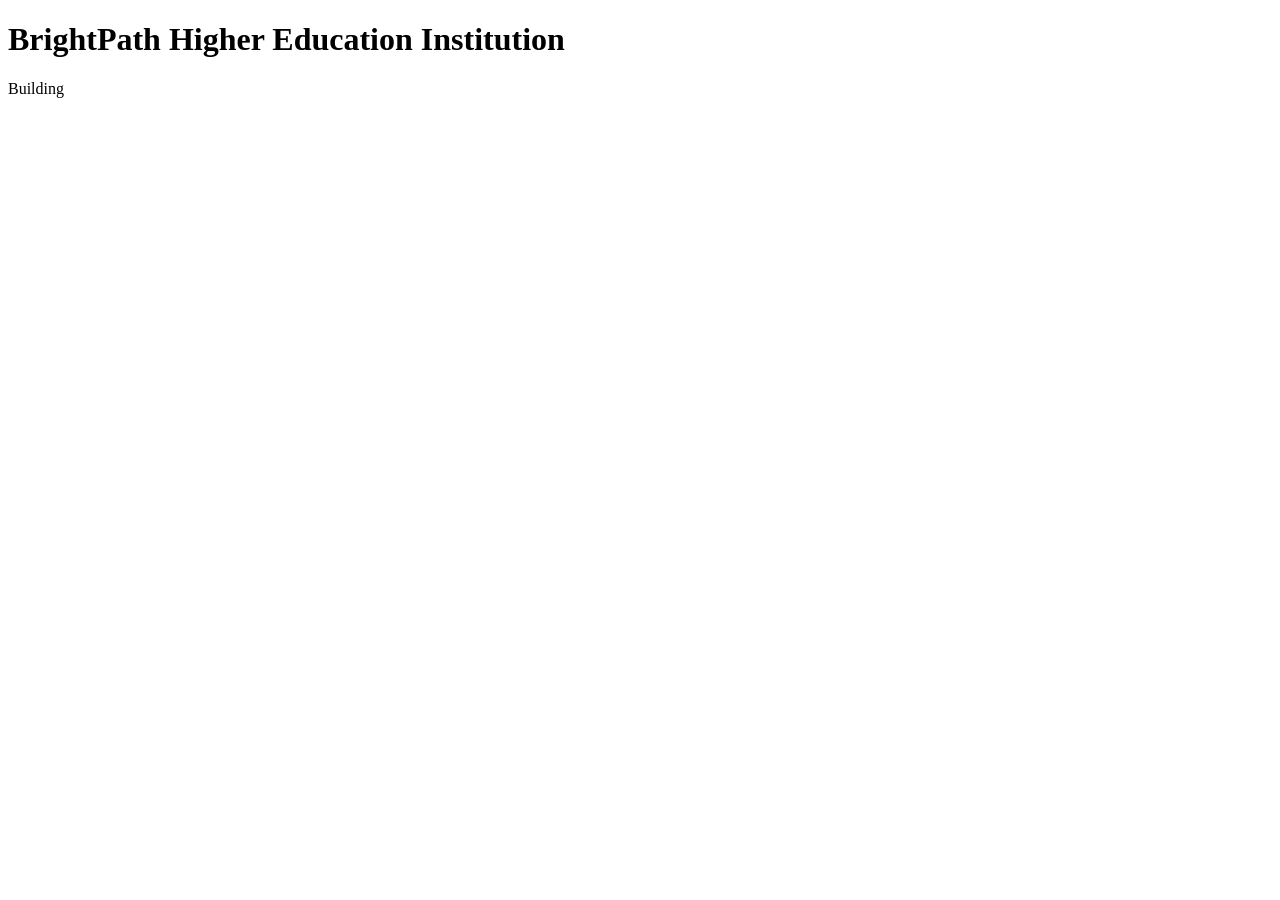
==== BrightPath/index.html @ a56aa82b "Initial commit" ====
<!DOCTYPE html>
<html lang="en">
<head>
    <meta charset="UTF-8">
    <meta name="viewport" content="width=device-width, initial-scale=1.0">
    <title>BrightPath Higher Education Institution</title>
</head>
<body>
    <h1>BrightPath Higher Education Institution</h1>
    <p>Building </p>
</body>
</html>
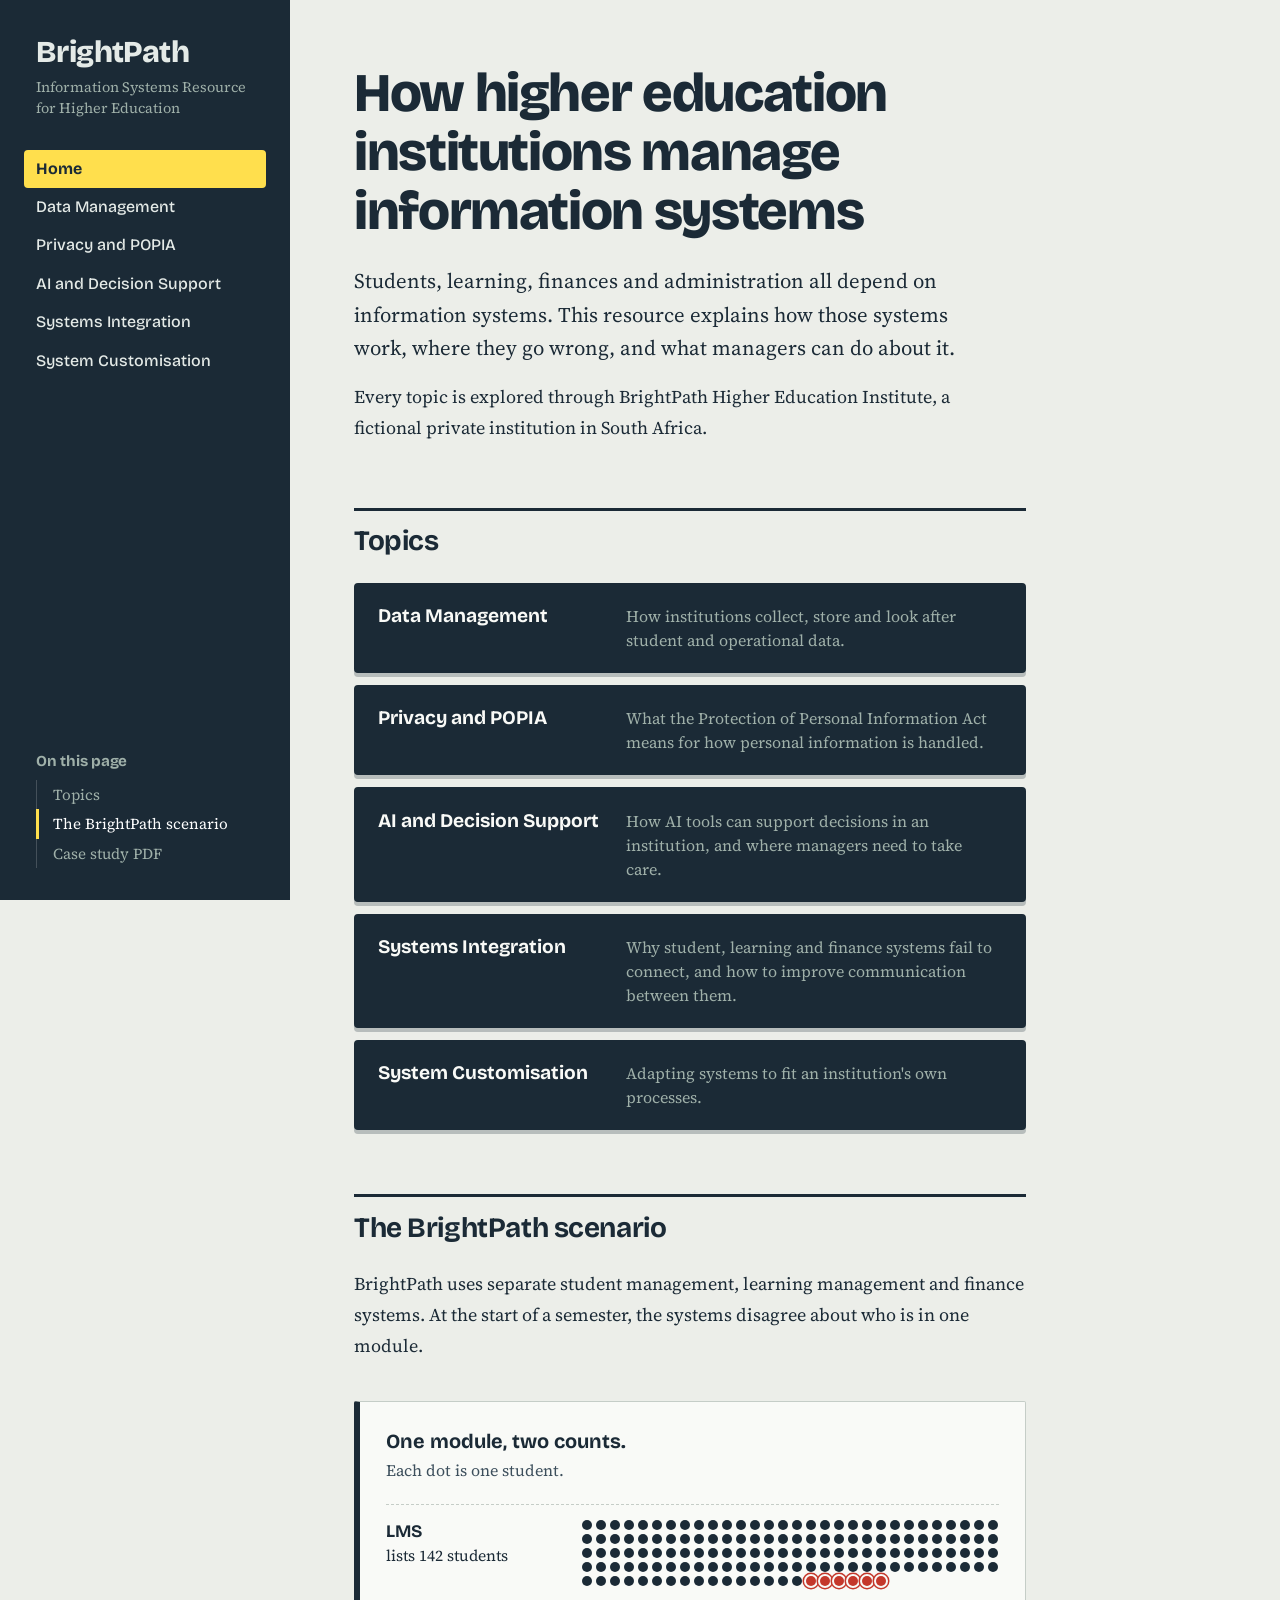
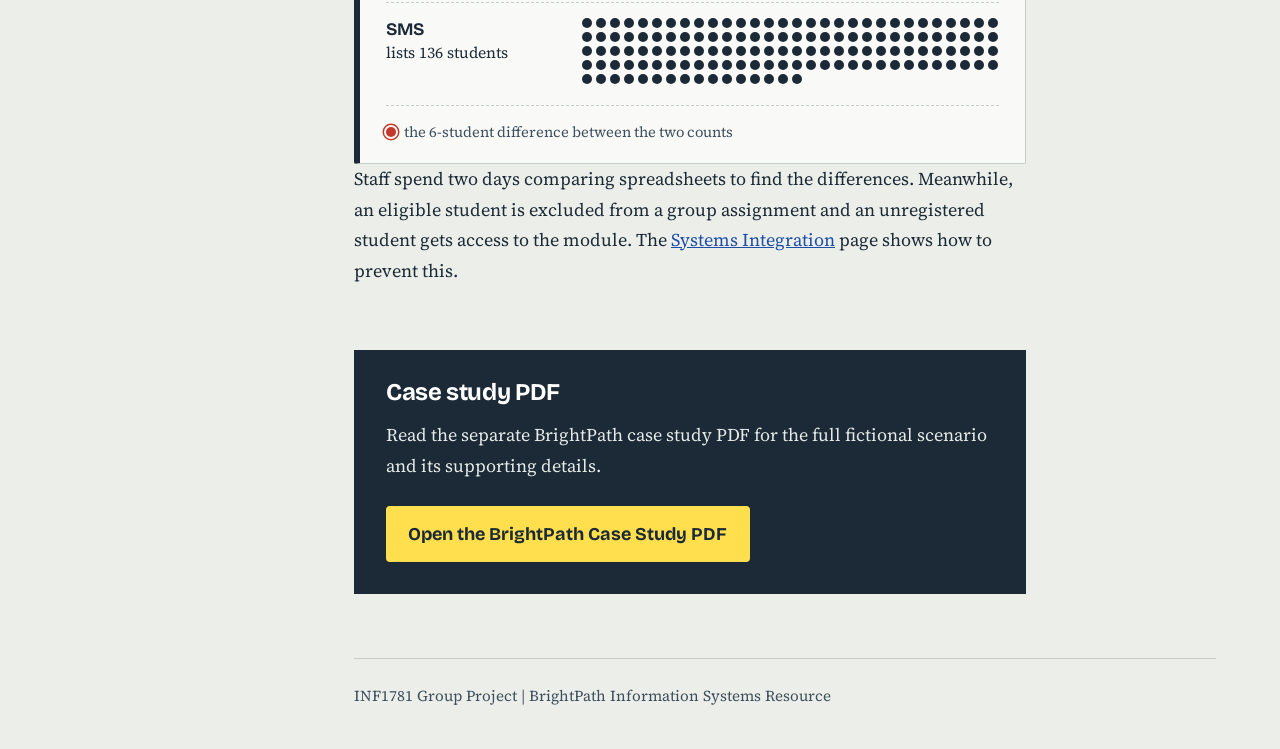
==== commit c26ea35f: "Add home page and redesign Systems Integration page - Build index.html home page with topic buttons " ====
--- a/BrightPath/index.html
+++ b/BrightPath/index.html
@@ -3,10 +3,189 @@
 <head>
     <meta charset="UTF-8">
     <meta name="viewport" content="width=device-width, initial-scale=1.0">
-    <title>BrightPath Higher Education Institution</title>
+    <title>Home | BrightPath Information Systems Resource</title>
+    <link rel="preconnect" href="https://fonts.googleapis.com">
+    <link rel="preconnect" href="https://fonts.gstatic.com" crossorigin>
+    <link href="https://fonts.googleapis.com/css2?family=Bricolage+Grotesque:opsz,wght@12..96,500;12..96,700;12..96,800&family=Source+Serif+4:ital,opsz,wght@0,8..60,400;0,8..60,600;1,8..60,400&display=swap" rel="stylesheet">
+    <link rel="stylesheet" href="style.css">
 </head>
+
 <body>
-    <h1>BrightPath Higher Education Institution</h1>
-    <p>Building </p>
+    <a class="skip" href="#content">Skip to content</a>
+
+    <div class="shell">
+
+        <aside class="side">
+            <a class="brand" href="index.html">
+                <span class="brand-name">BrightPath</span>
+                <span class="brand-sub">Information Systems Resource for Higher Education</span>
+            </a>
+
+            <nav class="site-nav" aria-label="Main navigation">
+                <ul>
+                    <li><a href="index.html" aria-current="page">Home</a></li>
+                    <li><a href="data-management.html">Data Management</a></li>
+                    <li><a href="privacy-popia.html">Privacy and POPIA</a></li>
+                    <li><a href="ai-decision-support.html">AI and Decision Support</a></li>
+                    <li><a href="systems-intergration.html">Systems Integration</a></li>
+                    <li><a href="system-customisation.html">System Customisation</a></li>
+                </ul>
+            </nav>
+
+            <nav class="toc" aria-label="On this page">
+                <h2>On this page</h2>
+                <ol>
+                    <li><a href="#topics">Topics</a></li>
+                    <li><a href="#scenario">The BrightPath scenario</a></li>
+                    <li><a href="#case-study">Case study PDF</a></li>
+                </ol>
+            </nav>
+        </aside>
+
+        <main id="content">
+
+            <header class="hero">
+                <h1>How higher education institutions manage information systems</h1>
+
+                <p class="lede">
+                    Students, learning, finances and administration all depend on
+                    information systems. This resource explains how those systems
+                    work, where they go wrong, and what managers can do about it.
+                </p>
+
+                <p>
+                    Every topic is explored through BrightPath Higher Education
+                    Institute, a fictional private institution in South Africa.
+                </p>
+            </header>
+
+            <section id="topics" aria-labelledby="h-topics">
+                <h2 id="h-topics">Topics</h2>
+
+                <ul class="topics">
+                    <li>
+                        <a href="data-management.html">
+                            <span class="t">Data Management</span>
+                            <span class="d">How institutions collect, store and look after student and operational data.</span>
+                        </a>
+                    </li>
+                    <li>
+                        <a href="privacy-popia.html">
+                            <span class="t">Privacy and POPIA</span>
+                            <span class="d">What the Protection of Personal Information Act means for how personal information is handled.</span>
+                        </a>
+                    </li>
+                    <li>
+                        <a href="ai-decision-support.html">
+                            <span class="t">AI and Decision Support</span>
+                            <span class="d">How AI tools can support decisions in an institution, and where managers need to take care.</span>
+                        </a>
+                    </li>
+                    <li>
+                        <a href="systems-intergration.html">
+                            <span class="t">Systems Integration</span>
+                            <span class="d">Why student, learning and finance systems fail to connect, and how to improve communication between them.</span>
+                        </a>
+                    </li>
+                    <li>
+                        <a href="system-customisation.html">
+                            <span class="t">System Customisation</span>
+                            <span class="d">Adapting systems to fit an institution's own processes.</span>
+                        </a>
+                    </li>
+                </ul>
+            </section>
+
+            <section id="scenario" aria-labelledby="h-scenario">
+                <h2 id="h-scenario">The BrightPath scenario</h2>
+
+                <p>
+                    BrightPath uses separate student management, learning management
+                    and finance systems. At the start of a semester, the systems
+                    disagree about who is in one module.
+                </p>
+
+                <figure class="roll">
+                    <figcaption>
+                        <strong>One module, two counts.</strong>
+                        Each dot is one student.
+                    </figcaption>
+
+                    <div class="roll-row">
+                        <p class="roll-label"><strong>LMS</strong> lists 142 students</p>
+                        <div class="dots" data-count="142" data-flag="6" aria-hidden="true"></div>
+                    </div>
+
+                    <div class="roll-row">
+                        <p class="roll-label"><strong>SMS</strong> lists 136 students</p>
+                        <div class="dots" data-count="136" aria-hidden="true"></div>
+                    </div>
+
+                    <p class="legend">
+                        <span><i class="dot dot-flag"></i> the 6-student difference between the two counts</span>
+                    </p>
+                </figure>
+
+                <p>
+                    Staff spend two days comparing spreadsheets to find the
+                    differences. Meanwhile, an eligible student is excluded from a
+                    group assignment and an unregistered student gets access to the
+                    module. The
+                    <a href="systems-integration.html">Systems Integration</a>
+                    page shows how to prevent this.
+                </p>
+            </section>
+
+            <aside class="resource" id="case-study" aria-labelledby="h-resource">
+                <h2 id="h-resource">Case study PDF</h2>
+                <p>
+                    Read the separate BrightPath case study PDF for the full fictional
+                    scenario and its supporting details.
+                </p>
+                <a class="button" href="BrightPath_Case_Study.pdf">Open the BrightPath Case Study PDF</a>
+            </aside>
+
+            <footer>
+                <p>INF1781 Group Project | BrightPath Information Systems Resource</p>
+            </footer>
+        </main>
+    </div>
+
+    <script>
+        (function () {
+            /* Draw the student dots */
+            document.querySelectorAll('.dots').forEach(function (el) {
+                var total = parseInt(el.dataset.count, 10);
+                var flagged = parseInt(el.dataset.flag || '0', 10);
+                var frag = document.createDocumentFragment();
+                for (var i = 0; i < total; i++) {
+                    var dot = document.createElement('i');
+                    dot.className = 'dot';
+                    if (i >= total - flagged) dot.className += ' dot-flag';
+                    frag.appendChild(dot);
+                }
+                el.appendChild(frag);
+            });
+
+            /* Mark the section being read in the "On this page" list */
+            var links = document.querySelectorAll('.toc a');
+            if ('IntersectionObserver' in window) {
+                var obs = new IntersectionObserver(function (entries) {
+                    entries.forEach(function (entry) {
+                        if (entry.isIntersecting) {
+                            links.forEach(function (a) {
+                                if (a.getAttribute('href') === '#' + entry.target.id) {
+                                    a.setAttribute('aria-current', 'location');
+                                } else {
+                                    a.removeAttribute('aria-current');
+                                }
+                            });
+                        }
+                    });
+                }, { rootMargin: '-20% 0px -60% 0px' });
+                document.querySelectorAll('main section[id], main .resource[id]').forEach(function (s) { obs.observe(s); });
+            }
+        })();
+    </script>
 </body>
 </html>
--- a/BrightPath/style.css
+++ b/BrightPath/style.css
@@ -0,0 +1,822 @@
+/* ==========================================================
+   BrightPath – Information Systems Resource
+   Direction: a student register. Dark side panel, paper-grey
+   page, highlighter yellow for "you are here", stamp red for
+   records that don't match.
+   ========================================================== */
+
+:root {
+    --ink: #1b2a36;
+    --ink-soft: #3d4f5c;
+    --panel: #1b2a36;
+    --panel-text: #e4eae7;
+    --panel-muted: #9fb0a9;
+    --paper: #eceee9;
+    --sheet: #f9faf7;
+    --rule: #c5cdc7;
+    --marker: #ffdf4d;
+    --stamp: #c4382b;
+    --link: #1f4ea6;
+
+    --display: "Bricolage Grotesque", "Segoe UI", system-ui, sans-serif;
+    --body: "Source Serif 4", Georgia, "Times New Roman", serif;
+
+    --side-width: 290px;
+}
+
+*,
+*::before,
+*::after {
+    box-sizing: border-box;
+}
+
+html {
+    scroll-behavior: smooth;
+    scroll-padding-top: 1.5rem;
+}
+
+body {
+    margin: 0;
+    background: var(--paper);
+    color: var(--ink);
+    font-family: var(--body);
+    font-size: 1.125rem;
+    line-height: 1.7;
+    -webkit-font-smoothing: antialiased;
+}
+
+/* ---------- Accessibility helpers ---------- */
+
+.visually-hidden {
+    position: absolute;
+    width: 1px;
+    height: 1px;
+    margin: -1px;
+    padding: 0;
+    overflow: hidden;
+    clip: rect(0, 0, 0, 0);
+    white-space: nowrap;
+    border: 0;
+}
+
+.skip {
+    position: absolute;
+    left: 1rem;
+    top: -4rem;
+    z-index: 200;
+    padding: 0.6rem 1rem;
+    background: var(--marker);
+    color: var(--ink);
+    font-family: var(--display);
+    font-weight: 700;
+    text-decoration: none;
+    border-radius: 4px;
+}
+
+.skip:focus {
+    top: 1rem;
+}
+
+a:focus-visible,
+input:focus-visible {
+    outline: 3px solid var(--link);
+    outline-offset: 3px;
+}
+
+.side a:focus-visible {
+    outline-color: var(--marker);
+}
+
+/* ---------- Page shell ---------- */
+
+.shell {
+    display: grid;
+    grid-template-columns: var(--side-width) minmax(0, 1fr);
+    min-height: 100vh;
+}
+
+/* ---------- Side panel ---------- */
+
+.side {
+    position: sticky;
+    top: 0;
+    align-self: start;
+    height: 100vh;
+    overflow-y: auto;
+    padding: 2.25rem 1.5rem 2rem;
+    background: var(--panel);
+    color: var(--panel-text);
+    display: flex;
+    flex-direction: column;
+    gap: 2rem;
+}
+
+.brand {
+    display: block;
+    color: inherit;
+    text-decoration: none;
+    padding: 0 0.75rem;
+}
+
+.brand-name {
+    display: block;
+    font-family: var(--display);
+    font-weight: 800;
+    font-size: 1.9rem;
+    letter-spacing: -0.02em;
+    line-height: 1.1;
+}
+
+.brand-sub {
+    display: block;
+    margin-top: 0.5rem;
+    font-size: 0.9rem;
+    line-height: 1.4;
+    color: var(--panel-muted);
+}
+
+.site-nav ul,
+.toc ol {
+    list-style: none;
+    margin: 0;
+    padding: 0;
+}
+
+.site-nav a {
+    display: block;
+    padding: 0.55rem 0.75rem;
+    border-radius: 4px;
+    color: var(--panel-text);
+    font-family: var(--display);
+    font-weight: 500;
+    font-size: 1rem;
+    line-height: 1.3;
+    text-decoration: none;
+}
+
+.site-nav a:hover {
+    background: rgba(255, 255, 255, 0.09);
+}
+
+.site-nav a[aria-current="page"] {
+    background: var(--marker);
+    color: var(--ink);
+    font-weight: 700;
+}
+
+.toc {
+    margin-top: auto;
+    padding: 0 0.75rem;
+}
+
+.toc h2 {
+    margin: 0 0 0.6rem;
+    font-family: var(--display);
+    font-size: 0.95rem;
+    font-weight: 700;
+    color: var(--panel-muted);
+}
+
+.toc ol {
+    border-left: 1px solid rgba(255, 255, 255, 0.18);
+}
+
+.toc a {
+    display: block;
+    margin-left: -1px;
+    padding: 0.25rem 0 0.25rem 0.9rem;
+    border-left: 3px solid transparent;
+    color: var(--panel-muted);
+    font-size: 0.95rem;
+    line-height: 1.4;
+    text-decoration: none;
+}
+
+.toc a:hover {
+    color: #fff;
+}
+
+.toc a[aria-current="location"] {
+    border-left-color: var(--marker);
+    color: #fff;
+}
+
+/* ---------- Main column ---------- */
+
+main {
+    padding: clamp(1.75rem, 5vw, 4.5rem) clamp(1.25rem, 5vw, 4.5rem) 0;
+    max-width: 62rem;
+}
+
+main > section,
+main > .resource {
+    margin-top: 4rem;
+    max-width: 42rem;
+}
+
+h1,
+h2,
+h3 {
+    font-family: var(--display);
+    color: var(--ink);
+}
+
+h1 {
+    margin: 0 0 1.5rem;
+    font-size: clamp(2.1rem, 4.6vw, 3.4rem);
+    font-weight: 800;
+    letter-spacing: -0.025em;
+    line-height: 1.08;
+    max-width: 20ch;
+}
+
+h2 {
+    margin: 0 0 1.5rem;
+    padding-top: 0.9rem;
+    border-top: 3px solid var(--ink);
+    font-size: 1.75rem;
+    font-weight: 700;
+    letter-spacing: -0.015em;
+    line-height: 1.2;
+}
+
+h3 {
+    margin: 2.5rem 0 1rem;
+    font-size: 1.3rem;
+    font-weight: 700;
+    letter-spacing: -0.01em;
+}
+
+p {
+    margin: 0 0 1.15rem;
+}
+
+.hero p {
+    max-width: 38rem;
+}
+
+.lede {
+    font-size: 1.3rem;
+    line-height: 1.6;
+    color: var(--ink);
+}
+
+main a {
+    color: var(--link);
+}
+
+/* ---------- Module roll (hero figure) ---------- */
+
+.roll {
+    margin: 2.5rem 0 0;
+    padding: 1.5rem 1.6rem 1.3rem;
+    background: var(--sheet);
+    border: 1px solid var(--rule);
+    border-left: 6px solid var(--ink);
+    border-radius: 2px;
+}
+
+.roll figcaption {
+    margin-bottom: 1.4rem;
+    font-size: 1rem;
+    line-height: 1.5;
+    color: var(--ink-soft);
+}
+
+.roll figcaption strong {
+    display: block;
+    margin-bottom: 0.1rem;
+    font-family: var(--display);
+    font-size: 1.25rem;
+    color: var(--ink);
+}
+
+.roll-row {
+    display: grid;
+    grid-template-columns: 11rem minmax(0, 1fr);
+    gap: 1.25rem;
+    align-items: start;
+    padding: 0.95rem 0;
+    border-top: 1px dashed var(--rule);
+}
+
+.roll .roll-label {
+    margin: 0;
+    max-width: none;
+    font-size: 0.98rem;
+    line-height: 1.4;
+}
+
+.roll-label strong {
+    display: block;
+    font-family: var(--display);
+    font-size: 1.1rem;
+}
+
+.dots {
+    display: flex;
+    flex-wrap: wrap;
+    gap: 4px;
+}
+
+.dot {
+    display: inline-block;
+    width: 10px;
+    height: 10px;
+    border-radius: 50%;
+    background: var(--ink);
+}
+
+.dot-flag {
+    background: var(--stamp);
+    box-shadow: 0 0 0 2px var(--sheet), 0 0 0 3.5px var(--stamp);
+    animation: flag-pulse 1.1s ease-out 0.6s 2;
+}
+
+.dot-fee {
+    background: var(--marker);
+    box-shadow: inset 0 0 0 1.5px var(--ink);
+}
+
+.roll .legend {
+    display: flex;
+    flex-wrap: wrap;
+    gap: 0.4rem 1.6rem;
+    max-width: none;
+    margin: 0.4rem 0 0;
+    padding-top: 0.95rem;
+    border-top: 1px dashed var(--rule);
+    font-size: 0.92rem;
+    line-height: 1.4;
+    color: var(--ink-soft);
+}
+
+.legend span {
+    display: inline-flex;
+    align-items: center;
+    gap: 0.5rem;
+}
+
+@keyframes flag-pulse {
+    0%   { transform: scale(1); }
+    40%  { transform: scale(1.9); }
+    100% { transform: scale(1); }
+}
+
+/* ---------- 1. Systems (definition list) ---------- */
+
+.systems,
+.causes {
+    margin: 0;
+}
+
+.systems > div,
+.causes > div {
+    display: grid;
+    gap: 0.35rem 1.5rem;
+    padding: 1.15rem 0;
+    border-bottom: 1px solid var(--rule);
+}
+
+.systems > div:first-child,
+.causes > div:first-child {
+    padding-top: 0;
+}
+
+.systems dt,
+.causes dt {
+    font-family: var(--display);
+    font-weight: 700;
+    font-size: 1.15rem;
+    line-height: 1.3;
+}
+
+.systems dd,
+.causes dd {
+    margin: 0;
+}
+
+.systems dt {
+    display: flex;
+    align-items: center;
+    gap: 0.8rem;
+}
+
+.abbr {
+    flex: none;
+    min-width: 3.4rem;
+    padding: 0.15rem 0.5rem;
+    background: var(--ink);
+    color: var(--sheet);
+    border-radius: 3px;
+    font-size: 0.95rem;
+    letter-spacing: 0.02em;
+    text-align: center;
+}
+
+/* ---------- 2. Causes ---------- */
+
+.causes > div {
+    grid-template-columns: 12rem minmax(0, 1fr);
+}
+
+/* ---------- 3. Approaches table ---------- */
+
+.table-wrap {
+    max-width: 100%;
+    overflow-x: auto;
+    background: var(--sheet);
+    border: 1px solid var(--rule);
+}
+
+table {
+    width: 100%;
+    min-width: 36rem;
+    border-collapse: collapse;
+    font-size: 1rem;
+    line-height: 1.55;
+}
+
+th,
+td {
+    padding: 0.95rem 1.1rem;
+    text-align: left;
+    vertical-align: top;
+    border-bottom: 1px solid var(--rule);
+}
+
+thead th {
+    background: var(--ink);
+    color: var(--sheet);
+    font-family: var(--display);
+    font-weight: 700;
+    font-size: 0.98rem;
+    border-bottom: none;
+}
+
+tbody th {
+    width: 28%;
+    font-family: var(--display);
+    font-weight: 700;
+    line-height: 1.35;
+}
+
+tbody tr:last-child th,
+tbody tr:last-child td {
+    border-bottom: none;
+}
+
+tbody tr:nth-child(even) {
+    background: rgba(27, 42, 54, 0.04);
+}
+
+/* ---------- 4. BrightPath ---------- */
+
+.consequence {
+    padding: 1rem 1.25rem;
+    background: var(--sheet);
+    border-left: 5px solid var(--stamp);
+}
+
+.steps {
+    margin: 0;
+    padding: 0;
+    list-style: none;
+    counter-reset: step;
+}
+
+.steps li {
+    position: relative;
+    counter-increment: step;
+    padding: 0.8rem 0 0.8rem 3rem;
+    border-bottom: 1px solid var(--rule);
+}
+
+.steps li:first-child {
+    border-top: 1px solid var(--rule);
+}
+
+.steps li::before {
+    content: counter(step);
+    position: absolute;
+    left: 0;
+    top: 0.8rem;
+    width: 2rem;
+    height: 2rem;
+    display: grid;
+    place-items: center;
+    background: var(--marker);
+    border-radius: 50%;
+    font-family: var(--display);
+    font-weight: 800;
+    font-size: 0.95rem;
+    line-height: 1;
+}
+
+/* ---------- 5. Checklist ---------- */
+
+.checklist fieldset {
+    margin: 0;
+    padding: 0;
+    border: none;
+}
+
+.checklist label {
+    display: flex;
+    gap: 0.9rem;
+    align-items: flex-start;
+    padding: 0.8rem 1rem;
+    margin-bottom: -1px;
+    background: var(--sheet);
+    border: 1px solid var(--rule);
+    cursor: pointer;
+}
+
+.checklist label:hover {
+    background: #fff;
+}
+
+.checklist input[type="checkbox"] {
+    appearance: none;
+    -webkit-appearance: none;
+    flex: none;
+    width: 1.4rem;
+    height: 1.4rem;
+    margin: 0.2rem 0 0;
+    border: 2px solid var(--ink);
+    border-radius: 3px;
+    background: var(--sheet);
+    cursor: pointer;
+    display: grid;
+    place-items: center;
+}
+
+.checklist input[type="checkbox"]::after {
+    content: "";
+    width: 0.65rem;
+    height: 0.35rem;
+    border-left: 3px solid var(--ink);
+    border-bottom: 3px solid var(--ink);
+    transform: translateY(-1px) rotate(-45deg);
+    opacity: 0;
+}
+
+.checklist input[type="checkbox"]:checked {
+    background: var(--marker);
+}
+
+.checklist input[type="checkbox"]:checked::after {
+    opacity: 1;
+}
+
+.checklist input:checked + span {
+    color: var(--ink-soft);
+}
+
+.progress {
+    margin-top: 1.4rem;
+    display: grid;
+    grid-template-columns: minmax(0, 1fr) auto;
+    gap: 1rem;
+    align-items: center;
+}
+
+.bar {
+    display: block;
+    height: 0.6rem;
+    background: var(--rule);
+    border-radius: 999px;
+    overflow: hidden;
+}
+
+#barfill {
+    display: block;
+    width: 0;
+    height: 100%;
+    background: var(--ink);
+    transition: width 0.25s ease;
+}
+
+.progress p {
+    margin: 0;
+    font-family: var(--display);
+    font-weight: 500;
+    font-size: 0.95rem;
+}
+
+/* ---------- Resource + footer ---------- */
+
+.resource {
+    padding: 1.75rem 2rem 2rem;
+    background: var(--ink);
+    color: var(--panel-text);
+}
+
+.resource h2 {
+    border-top: none;
+    padding-top: 0;
+    margin-bottom: 0.8rem;
+    color: #fff;
+    font-size: 1.5rem;
+}
+
+.button {
+    display: inline-block;
+    margin-top: 0.4rem;
+    padding: 0.8rem 1.4rem;
+    background: var(--marker);
+    border-radius: 4px;
+    font-family: var(--display);
+    font-weight: 700;
+    text-decoration: none;
+    color: var(--ink);
+}
+
+main a.button {
+    color: var(--ink);
+}
+
+.button:hover {
+    background: #ffe97d;
+}
+
+main > footer {
+    margin-top: 4rem;
+    padding: 1.5rem 0 2.5rem;
+    border-top: 1px solid var(--rule);
+    font-size: 0.95rem;
+    color: var(--ink-soft);
+}
+
+main > footer p {
+    margin: 0;
+}
+
+/* ---------- Tablet and mobile ---------- */
+
+@media (max-width: 62rem) {
+    .shell {
+        grid-template-columns: minmax(0, 1fr);
+    }
+
+    .side {
+        position: static;
+        height: auto;
+        padding: 1.5rem 1.25rem 1rem;
+        gap: 1.1rem;
+    }
+
+    .toc {
+        display: none;
+    }
+
+    .site-nav ul {
+        display: flex;
+        gap: 0.35rem;
+        overflow-x: auto;
+        padding-bottom: 0.5rem;
+    }
+
+    .site-nav a {
+        white-space: nowrap;
+    }
+}
+
+@media (max-width: 40rem) {
+    body {
+        font-size: 1.05rem;
+    }
+
+    .roll-row {
+        grid-template-columns: minmax(0, 1fr);
+        gap: 0.6rem;
+    }
+
+    .causes > div {
+        grid-template-columns: minmax(0, 1fr);
+    }
+
+    .progress {
+        grid-template-columns: minmax(0, 1fr);
+        gap: 0.5rem;
+    }
+
+    .resource {
+        padding: 1.4rem 1.2rem 1.6rem;
+    }
+}
+
+@media (prefers-reduced-motion: reduce) {
+    html {
+        scroll-behavior: auto;
+    }
+
+    .dot-flag {
+        animation: none;
+    }
+
+    #barfill {
+        transition: none;
+    }
+}
+
+/* ---------- Home page: topic list ---------- */
+
+.topics {
+    list-style: none;
+    margin: 0;
+    padding: 0;
+}
+
+.topics {
+    display: grid;
+    gap: 0.75rem;
+}
+
+.topics a {
+    display: grid;
+    grid-template-columns: 14rem minmax(0, 1fr);
+    gap: 0.35rem 1.5rem;
+    align-items: baseline;
+    padding: 1.2rem 1.4rem;
+    background: var(--ink);
+    border: 2px solid var(--ink);
+    border-radius: 4px;
+    box-shadow: 0 4px 0 rgba(27, 42, 54, 0.25);
+    color: var(--sheet);
+    text-decoration: none;
+    transition: background 0.15s, color 0.15s, transform 0.1s, box-shadow 0.1s;
+}
+
+.topics .t {
+    font-family: var(--display);
+    font-weight: 700;
+    font-size: 1.2rem;
+    line-height: 1.25;
+}
+
+.topics .d {
+    font-size: 1rem;
+    line-height: 1.5;
+    color: var(--panel-muted);
+}
+
+.topics a:hover,
+.topics a:focus-visible {
+    background: var(--marker);
+    color: var(--ink);
+}
+
+.topics a:hover .d,
+.topics a:focus-visible .d {
+    color: var(--ink);
+}
+
+.topics a:active {
+    transform: translateY(3px);
+    box-shadow: 0 1px 0 rgba(27, 42, 54, 0.25);
+}
+
+@media (max-width: 40rem) {
+    .topics a {
+        grid-template-columns: minmax(0, 1fr);
+    }
+}
+
+@media (prefers-reduced-motion: reduce) {
+    .topics a {
+        transition: none;
+    }
+}
+
+/* ---------- Print ---------- */
+
+@media print {
+    .side,
+    .skip {
+        display: none;
+    }
+
+    .shell {
+        display: block;
+    }
+
+    body {
+        background: #fff;
+        font-size: 11pt;
+    }
+
+    .resource {
+        background: none;
+        color: var(--ink);
+        border: 1px solid var(--ink);
+    }
+
+    .resource h2 {
+        color: var(--ink);
+    }
+
+    main > section {
+        break-inside: avoid;
+    }
+}
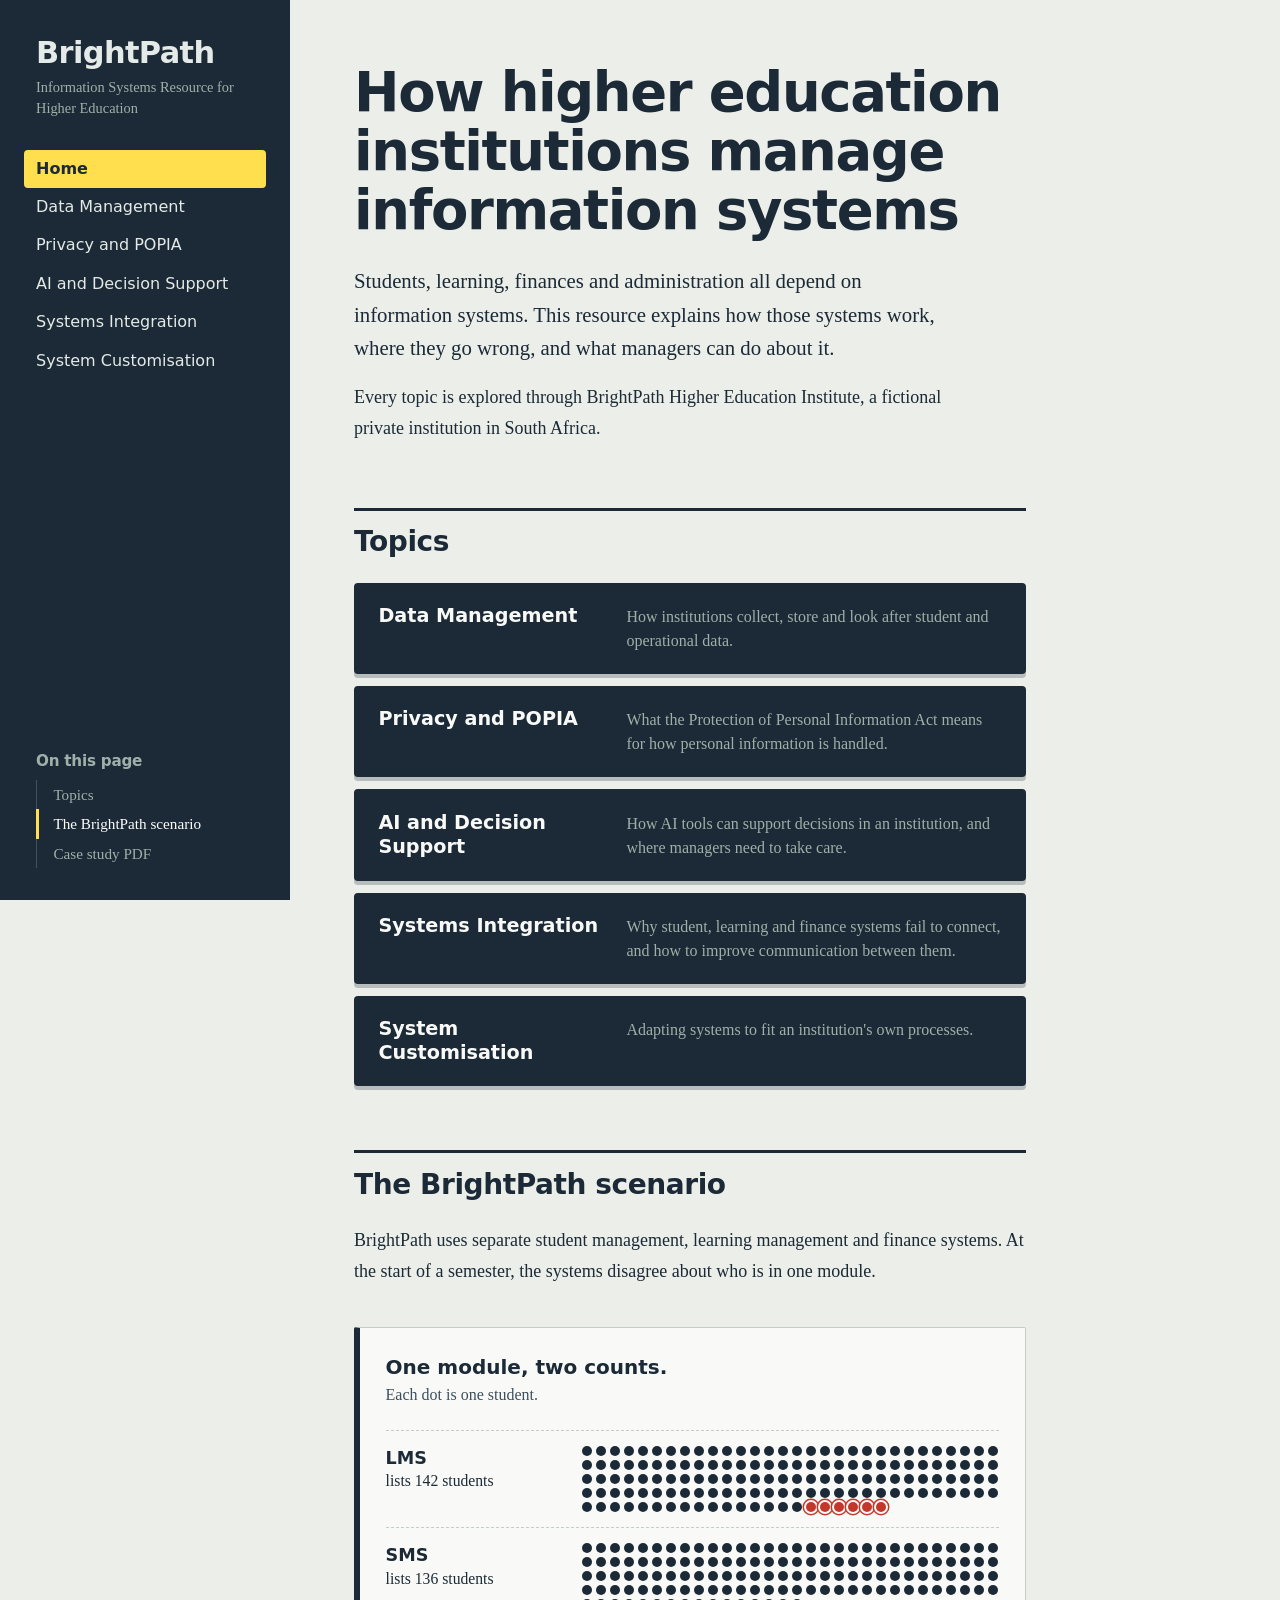
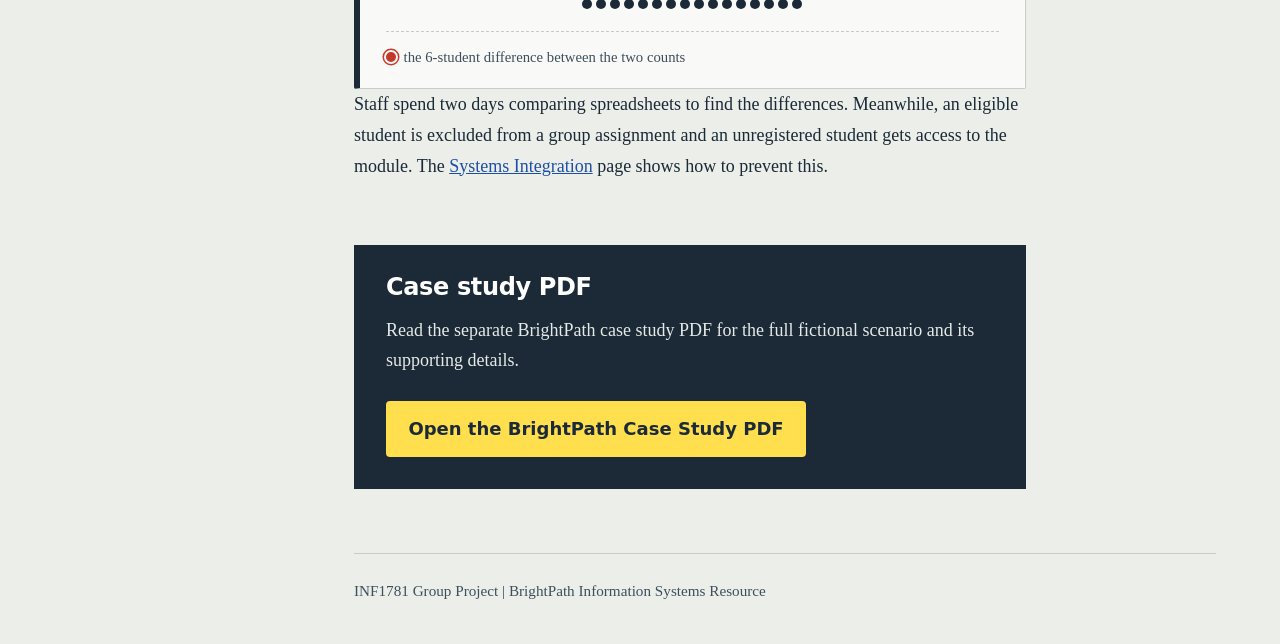
==== commit d9ad4212: "Add AI decision support and update BrightPath website pages Added the AI and Decision Support page a" ====
--- a/BrightPath/index.html
+++ b/BrightPath/index.html
@@ -4,9 +4,6 @@
     <meta charset="UTF-8">
     <meta name="viewport" content="width=device-width, initial-scale=1.0">
     <title>Home | BrightPath Information Systems Resource</title>
-    <link rel="preconnect" href="https://fonts.googleapis.com">
-    <link rel="preconnect" href="https://fonts.gstatic.com" crossorigin>
-    <link href="https://fonts.googleapis.com/css2?family=Bricolage+Grotesque:opsz,wght@12..96,500;12..96,700;12..96,800&family=Source+Serif+4:ital,opsz,wght@0,8..60,400;0,8..60,600;1,8..60,400&display=swap" rel="stylesheet">
     <link rel="stylesheet" href="style.css">
 </head>
 
@@ -131,7 +128,7 @@
                     differences. Meanwhile, an eligible student is excluded from a
                     group assignment and an unregistered student gets access to the
                     module. The
-                    <a href="systems-integration.html">Systems Integration</a>
+                    <a href="systems-intergration.html">Systems Integration</a>
                     page shows how to prevent this.
                 </p>
             </section>
--- a/BrightPath/style.css
+++ b/BrightPath/style.css
@@ -723,14 +723,11 @@
 /* ---------- Home page: topic list ---------- */
 
 .topics {
-    list-style: none;
-    margin: 0;
-    padding: 0;
-}
-
-.topics {
     display: grid;
     gap: 0.75rem;
+    list-style: none;
+    margin: 0;
+    padding: 0;
 }
 
 .topics a {
@@ -789,6 +786,468 @@
     }
 }
 
+
+/* ==========================================================
+   Page-specific styles, all in this one file:
+   Data Management (mock dashboard), Privacy and POPIA,
+   AI and Decision Support (tabs, steppers, expandable
+   sections) and System Customisation share the list and
+   sources styles below.
+   ========================================================== */
+
+/* ---------- Content pages: lists and sources ---------- */
+
+main section > ul:not([class]),
+main section > ol:not([class]) {
+    margin: 0 0 1.15rem;
+    padding-left: 1.4rem;
+}
+
+main section > ul:not([class]) li {
+    margin-bottom: 0.55rem;
+}
+
+main section > ol:not([class]) > li {
+    margin-bottom: 0.9rem;
+    padding-left: 0.25rem;
+}
+
+main section > ol:not([class]) > li > p {
+    margin: 0.3rem 0 0;
+}
+
+.sources {
+    list-style: none;
+    margin: 0;
+    padding-left: 0;
+}
+
+.sources li {
+    padding: 0.7rem 0 0.7rem 1.6rem;
+    text-indent: -1.6rem;
+    border-bottom: 1px solid var(--rule);
+    overflow-wrap: anywhere;
+}
+
+/* ---------- Mock dashboard ---------- */
+
+.dashboard {
+    margin: 1.5rem 0;
+    padding: 1.4rem 1.5rem;
+    background: var(--sheet);
+    border: 1px solid var(--rule);
+    border-left: 6px solid var(--ink);
+}
+
+.dashboard-notice {
+    display: inline-block;
+    margin: 0 0 1rem;
+    padding: 0.25rem 0.7rem;
+    background: var(--marker);
+    border-radius: 3px;
+    font-family: var(--display);
+    font-weight: 700;
+    font-size: 0.9rem;
+    line-height: 1.4;
+}
+
+.dashboard h3 {
+    margin: 0 0 1rem;
+}
+
+.tiles {
+    display: grid;
+    grid-template-columns: repeat(auto-fit, minmax(10rem, 1fr));
+    gap: 0.75rem;
+    margin-bottom: 1.6rem;
+}
+
+.tile {
+    padding: 0.9rem 1rem;
+    background: var(--paper);
+    border-top: 4px solid var(--ink);
+}
+
+.tile-value {
+    display: block;
+    font-family: var(--display);
+    font-weight: 800;
+    font-size: 1.9rem;
+    line-height: 1.1;
+}
+
+.tile-label {
+    display: block;
+    margin-top: 0.3rem;
+    font-size: 0.95rem;
+    line-height: 1.35;
+    color: var(--ink-soft);
+}
+
+.chart-title {
+    margin: 0 0 0.8rem;
+    font-family: var(--display);
+    font-weight: 700;
+    font-size: 1.05rem;
+}
+
+.bars {
+    position: relative;
+    list-style: none;
+    margin: 0;
+    padding: 0;
+}
+
+.bars li {
+    display: grid;
+    grid-template-columns: 9rem minmax(0, 1fr) 3.6rem;
+    gap: 0.8rem;
+    align-items: center;
+    margin: 0 0 0.55rem;
+    padding: 0;
+}
+
+.bar-label {
+    font-size: 0.95rem;
+    line-height: 1.3;
+}
+
+.bar-track {
+    position: relative;
+    height: 1.3rem;
+    background: var(--rule);
+    border-radius: 2px;
+}
+
+.bar-fill {
+    display: block;
+    height: 100%;
+    background: var(--ink);
+    border-radius: 2px;
+    transition: width 0.4s ease;
+}
+
+.bar-fill.is-below {
+    background: var(--stamp);
+}
+
+.bar-target {
+    position: absolute;
+    top: -0.25rem;
+    bottom: -0.25rem;
+    width: 0;
+    border-left: 3px dashed var(--ink);
+}
+
+.bar-value {
+    font-family: var(--display);
+    font-weight: 700;
+    font-size: 0.95rem;
+    text-align: right;
+}
+
+.chart-key {
+    display: flex;
+    flex-wrap: wrap;
+    gap: 0.4rem 1.4rem;
+    margin: 0.9rem 0 0;
+    font-size: 0.9rem;
+    color: var(--ink-soft);
+}
+
+.chart-key span {
+    display: inline-flex;
+    align-items: center;
+    gap: 0.45rem;
+}
+
+.chart-key i {
+    display: inline-block;
+    width: 0.9rem;
+    height: 0.9rem;
+    background: var(--ink);
+    border-radius: 2px;
+}
+
+.chart-key i.below {
+    background: var(--stamp);
+}
+
+.chart-key i.target {
+    width: 0;
+    height: 1rem;
+    background: none;
+    border-left: 3px dashed var(--ink);
+    border-radius: 0;
+}
+
+.dash-toggle {
+    margin-top: 1.1rem;
+    padding: 0.5rem 1rem;
+    background: var(--ink);
+    color: var(--sheet);
+    border: none;
+    border-radius: 4px;
+    font-family: var(--display);
+    font-weight: 700;
+    font-size: 0.95rem;
+    cursor: pointer;
+}
+
+.dash-toggle:hover {
+    background: var(--ink-soft);
+}
+
+.dash-toggle:focus-visible {
+    outline: 3px solid var(--link);
+    outline-offset: 3px;
+}
+
+.dash-table-wrap {
+    margin-top: 1rem;
+    overflow-x: auto;
+}
+
+.dash-table-wrap[hidden] {
+    display: none;
+}
+
+.dash-table-wrap table {
+    min-width: 0;
+}
+
+@media (max-width: 40rem) {
+    .bars li {
+        grid-template-columns: minmax(0, 1fr) 3.6rem;
+    }
+    .bars .bar-label {
+        grid-column: 1 / -1;
+    }
+}
+
+@media (prefers-reduced-motion: reduce) {
+    .bar-fill {
+        transition: none;
+    }
+}
+
+/* ---------- Tabs and steppers (built by ai-decision-support.js) ---------- */
+
+.tabs {
+    margin: 1rem 0 1.6rem;
+}
+
+.tablist {
+    display: flex;
+    flex-wrap: wrap;
+    gap: 0.4rem;
+}
+
+.tab {
+    appearance: none;
+    -webkit-appearance: none;
+    display: inline-flex;
+    align-items: center;
+    padding: 0.6rem 1rem;
+    background: var(--paper);
+    color: var(--ink);
+    border: 2px solid var(--ink);
+    border-bottom: none;
+    border-radius: 4px 4px 0 0;
+    font-family: var(--display);
+    font-weight: 700;
+    font-size: 0.95rem;
+    line-height: 1.2;
+    cursor: pointer;
+}
+
+.tab:hover {
+    background: var(--marker);
+}
+
+.tab[aria-selected="true"] {
+    background: var(--ink);
+    color: var(--sheet);
+}
+
+.tab:focus-visible,
+.tab-btn:focus-visible,
+.tab-panels > li:focus-visible,
+.acc-btn:focus-visible {
+    outline: 3px solid var(--link);
+    outline-offset: 3px;
+}
+
+.tab-n {
+    display: inline-grid;
+    place-items: center;
+    width: 1.5rem;
+    height: 1.5rem;
+    margin-right: 0.55rem;
+    background: var(--marker);
+    color: var(--ink);
+    border-radius: 50%;
+    font-size: 0.85rem;
+    font-weight: 800;
+}
+
+.tab.is-done .tab-n {
+    background: var(--ink);
+    color: var(--sheet);
+}
+
+.tab-panels {
+    list-style: none;
+    margin: 0;
+    padding: 0;
+}
+
+.tab-panels > li {
+    margin: 0;
+    padding: 1.1rem 1.3rem;
+    background: var(--sheet);
+    border: 2px solid var(--ink);
+}
+
+.tab-panels > li[hidden] {
+    display: none;
+}
+
+.tab-panels > li > strong {
+    display: block;
+    margin-bottom: 0.35rem;
+    font-family: var(--display);
+    font-size: 1.1rem;
+}
+
+.tab-panels > li p {
+    margin: 0;
+}
+
+.tab-nav {
+    display: flex;
+    align-items: center;
+    gap: 0.6rem;
+    margin-top: 0.8rem;
+}
+
+.tab-btn,
+.acc-btn {
+    appearance: none;
+    -webkit-appearance: none;
+    padding: 0.5rem 1rem;
+    background: var(--ink);
+    color: var(--sheet);
+    border: 2px solid var(--ink);
+    border-radius: 4px;
+    font-family: var(--display);
+    font-weight: 700;
+    font-size: 0.92rem;
+    cursor: pointer;
+}
+
+.tab-btn:hover:not(:disabled) {
+    background: var(--ink-soft);
+}
+
+.tab-btn:disabled {
+    opacity: 0.35;
+    cursor: not-allowed;
+}
+
+.tab-count {
+    margin-left: auto;
+    font-family: var(--display);
+    font-weight: 500;
+    font-size: 0.95rem;
+    color: var(--ink-soft);
+}
+
+/* ---------- Expandable sections ---------- */
+
+.acc-group {
+    margin: 1rem 0 1.6rem;
+}
+
+.acc-controls {
+    display: flex;
+    flex-wrap: wrap;
+    gap: 0.5rem;
+    margin-bottom: 0.8rem;
+}
+
+.acc-btn {
+    background: var(--sheet);
+    color: var(--ink);
+}
+
+.acc-btn:hover {
+    background: var(--marker);
+}
+
+.acc {
+    margin-bottom: -1px;
+    background: var(--sheet);
+    border: 1px solid var(--rule);
+}
+
+.acc summary {
+    display: flex;
+    align-items: center;
+    justify-content: space-between;
+    gap: 1rem;
+    padding: 0.85rem 1.1rem;
+    cursor: pointer;
+    list-style: none;
+}
+
+.acc summary::-webkit-details-marker {
+    display: none;
+}
+
+.acc summary::after {
+    content: "+";
+    flex: none;
+    font-family: var(--display);
+    font-weight: 800;
+    font-size: 1.5rem;
+    line-height: 1;
+}
+
+.acc[open] > summary::after {
+    content: "\2013";
+}
+
+.acc[open] > summary {
+    background: var(--paper);
+    border-bottom: 1px solid var(--rule);
+}
+
+.acc summary:hover {
+    background: #fff;
+}
+
+.acc summary:focus-visible {
+    outline: 3px solid var(--link);
+    outline-offset: -3px;
+}
+
+.acc summary h3 {
+    margin: 0;
+    font-size: 1.1rem;
+}
+
+.acc-body {
+    padding: 1rem 1.1rem 0.1rem;
+}
+
+@media (max-width: 40rem) {
+    .tab {
+        flex: 1 1 auto;
+        justify-content: center;
+    }
+}
+
 /* ---------- Print ---------- */
 
 @media print {
@@ -819,4 +1278,15 @@
     main > section {
         break-inside: avoid;
     }
+
+    /* tabs and expandable sections: show everything on paper */
+    .tablist,
+    .tab-nav,
+    .acc-controls {
+        display: none;
+    }
+
+    .tab-panels > li[hidden] {
+        display: block !important;
+    }
 }
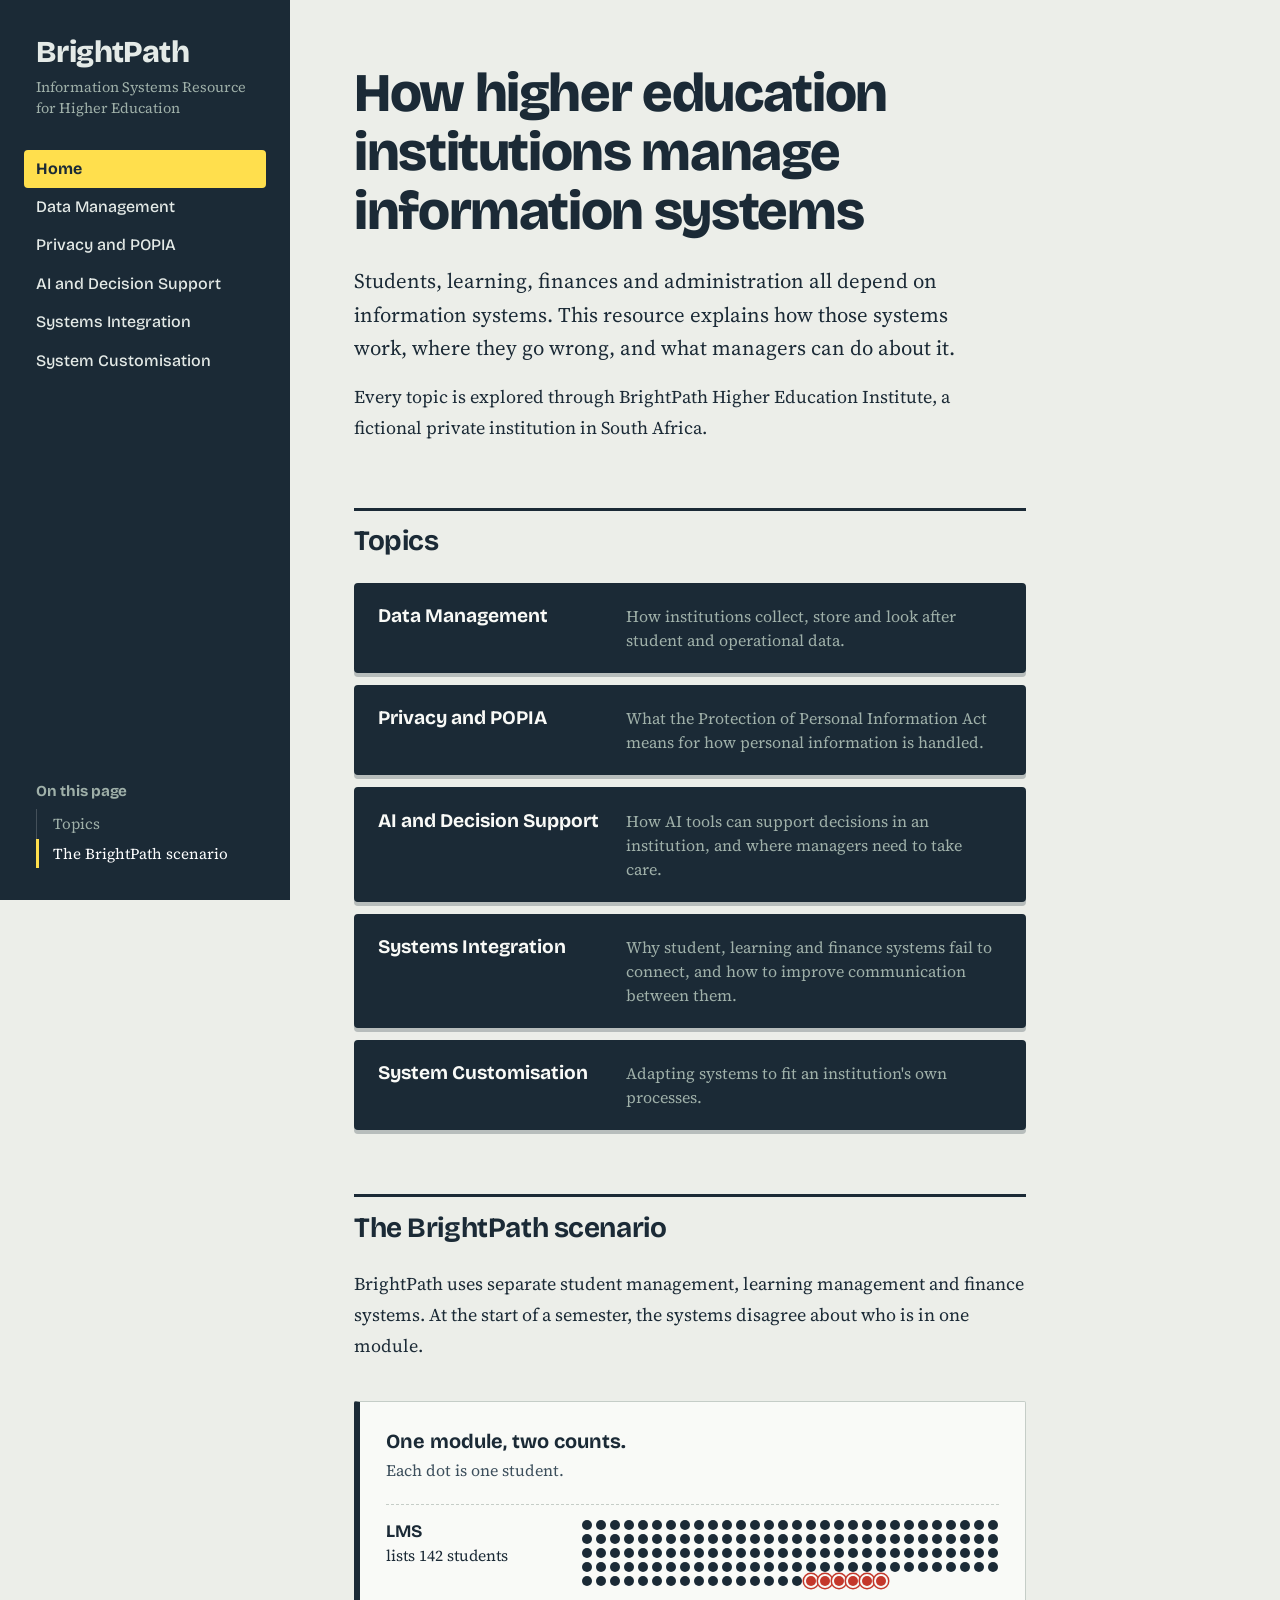
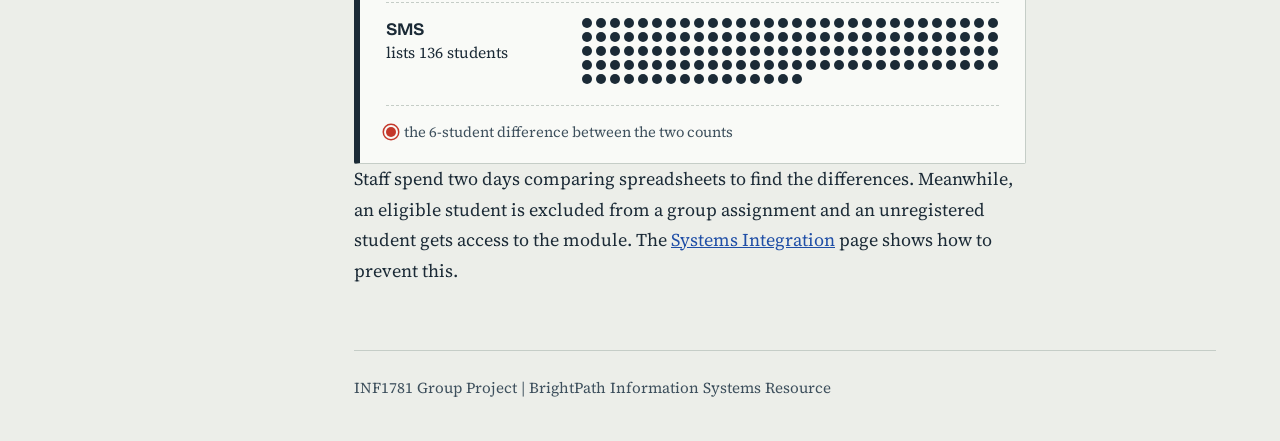
==== commit ab0af3b2: "information system resource" ====
--- a/BrightPath/index.html
+++ b/BrightPath/index.html
@@ -4,6 +4,9 @@
     <meta charset="UTF-8">
     <meta name="viewport" content="width=device-width, initial-scale=1.0">
     <title>Home | BrightPath Information Systems Resource</title>
+    <link rel="preconnect" href="https://fonts.googleapis.com">
+    <link rel="preconnect" href="https://fonts.gstatic.com" crossorigin>
+    <link href="https://fonts.googleapis.com/css2?family=Bricolage+Grotesque:opsz,wght@12..96,500;12..96,700;12..96,800&family=Source+Serif+4:ital,opsz,wght@0,8..60,400;0,8..60,600;1,8..60,400&display=swap" rel="stylesheet">
     <link rel="stylesheet" href="style.css">
 </head>
 
@@ -24,7 +27,7 @@
                     <li><a href="data-management.html">Data Management</a></li>
                     <li><a href="privacy-popia.html">Privacy and POPIA</a></li>
                     <li><a href="ai-decision-support.html">AI and Decision Support</a></li>
-                    <li><a href="systems-intergration.html">Systems Integration</a></li>
+                    <li><a href="systems-integration.html">Systems Integration</a></li>
                     <li><a href="system-customisation.html">System Customisation</a></li>
                 </ul>
             </nav>
@@ -34,7 +37,6 @@
                 <ol>
                     <li><a href="#topics">Topics</a></li>
                     <li><a href="#scenario">The BrightPath scenario</a></li>
-                    <li><a href="#case-study">Case study PDF</a></li>
                 </ol>
             </nav>
         </aside>
@@ -79,7 +81,7 @@
                         </a>
                     </li>
                     <li>
-                        <a href="systems-intergration.html">
+                        <a href="systems-integration.html">
                             <span class="t">Systems Integration</span>
                             <span class="d">Why student, learning and finance systems fail to connect, and how to improve communication between them.</span>
                         </a>
@@ -128,21 +130,11 @@
                     differences. Meanwhile, an eligible student is excluded from a
                     group assignment and an unregistered student gets access to the
                     module. The
-                    <a href="systems-intergration.html">Systems Integration</a>
+                    <a href="systems-integration.html">Systems Integration</a>
                     page shows how to prevent this.
                 </p>
             </section>
-
-            <aside class="resource" id="case-study" aria-labelledby="h-resource">
-                <h2 id="h-resource">Case study PDF</h2>
-                <p>
-                    Read the separate BrightPath case study PDF for the full fictional
-                    scenario and its supporting details.
-                </p>
-                <a class="button" href="BrightPath_Case_Study.pdf">Open the BrightPath Case Study PDF</a>
-            </aside>
-
-            <footer>
+<footer>
                 <p>INF1781 Group Project | BrightPath Information Systems Resource</p>
             </footer>
         </main>
--- a/BrightPath/style.css
+++ b/BrightPath/style.css
@@ -208,8 +208,8 @@
     max-width: 62rem;
 }
 
-main > section,
-main > .resource {
+main>section,
+main>.resource {
     margin-top: 4rem;
     max-width: 42rem;
 }
@@ -358,9 +358,17 @@
 }
 
 @keyframes flag-pulse {
-    0%   { transform: scale(1); }
-    40%  { transform: scale(1.9); }
-    100% { transform: scale(1); }
+    0% {
+        transform: scale(1);
+    }
+
+    40% {
+        transform: scale(1.9);
+    }
+
+    100% {
+        transform: scale(1);
+    }
 }
 
 /* ---------- 1. Systems (definition list) ---------- */
@@ -370,16 +378,16 @@
     margin: 0;
 }
 
-.systems > div,
-.causes > div {
+.systems>div,
+.causes>div {
     display: grid;
     gap: 0.35rem 1.5rem;
     padding: 1.15rem 0;
     border-bottom: 1px solid var(--rule);
 }
 
-.systems > div:first-child,
-.causes > div:first-child {
+.systems>div:first-child,
+.causes>div:first-child {
     padding-top: 0;
 }
 
@@ -416,7 +424,7 @@
 
 /* ---------- 2. Causes ---------- */
 
-.causes > div {
+.causes>div {
     grid-template-columns: 12rem minmax(0, 1fr);
 }
 
@@ -569,7 +577,7 @@
     opacity: 1;
 }
 
-.checklist input:checked + span {
+.checklist input:checked+span {
     color: var(--ink-soft);
 }
 
@@ -640,7 +648,7 @@
     background: #ffe97d;
 }
 
-main > footer {
+main>footer {
     margin-top: 4rem;
     padding: 1.5rem 0 2.5rem;
     border-top: 1px solid var(--rule);
@@ -648,7 +656,7 @@
     color: var(--ink-soft);
 }
 
-main > footer p {
+main>footer p {
     margin: 0;
 }
 
@@ -692,7 +700,7 @@
         gap: 0.6rem;
     }
 
-    .causes > div {
+    .causes>div {
         grid-template-columns: minmax(0, 1fr);
     }
 
@@ -723,11 +731,14 @@
 /* ---------- Home page: topic list ---------- */
 
 .topics {
+    list-style: none;
+    margin: 0;
+    padding: 0;
+}
+
+.topics {
     display: grid;
     gap: 0.75rem;
-    list-style: none;
-    margin: 0;
-    padding: 0;
 }
 
 .topics a {
@@ -786,471 +797,10 @@
     }
 }
 
-
-/* ==========================================================
-   Page-specific styles, all in this one file:
-   Data Management (mock dashboard), Privacy and POPIA,
-   AI and Decision Support (tabs, steppers, expandable
-   sections) and System Customisation share the list and
-   sources styles below.
-   ========================================================== */
-
-/* ---------- Content pages: lists and sources ---------- */
-
-main section > ul:not([class]),
-main section > ol:not([class]) {
-    margin: 0 0 1.15rem;
-    padding-left: 1.4rem;
-}
-
-main section > ul:not([class]) li {
-    margin-bottom: 0.55rem;
-}
-
-main section > ol:not([class]) > li {
-    margin-bottom: 0.9rem;
-    padding-left: 0.25rem;
-}
-
-main section > ol:not([class]) > li > p {
-    margin: 0.3rem 0 0;
-}
-
-.sources {
-    list-style: none;
-    margin: 0;
-    padding-left: 0;
-}
-
-.sources li {
-    padding: 0.7rem 0 0.7rem 1.6rem;
-    text-indent: -1.6rem;
-    border-bottom: 1px solid var(--rule);
-    overflow-wrap: anywhere;
-}
-
-/* ---------- Mock dashboard ---------- */
-
-.dashboard {
-    margin: 1.5rem 0;
-    padding: 1.4rem 1.5rem;
-    background: var(--sheet);
-    border: 1px solid var(--rule);
-    border-left: 6px solid var(--ink);
-}
-
-.dashboard-notice {
-    display: inline-block;
-    margin: 0 0 1rem;
-    padding: 0.25rem 0.7rem;
-    background: var(--marker);
-    border-radius: 3px;
-    font-family: var(--display);
-    font-weight: 700;
-    font-size: 0.9rem;
-    line-height: 1.4;
-}
-
-.dashboard h3 {
-    margin: 0 0 1rem;
-}
-
-.tiles {
-    display: grid;
-    grid-template-columns: repeat(auto-fit, minmax(10rem, 1fr));
-    gap: 0.75rem;
-    margin-bottom: 1.6rem;
-}
-
-.tile {
-    padding: 0.9rem 1rem;
-    background: var(--paper);
-    border-top: 4px solid var(--ink);
-}
-
-.tile-value {
-    display: block;
-    font-family: var(--display);
-    font-weight: 800;
-    font-size: 1.9rem;
-    line-height: 1.1;
-}
-
-.tile-label {
-    display: block;
-    margin-top: 0.3rem;
-    font-size: 0.95rem;
-    line-height: 1.35;
-    color: var(--ink-soft);
-}
-
-.chart-title {
-    margin: 0 0 0.8rem;
-    font-family: var(--display);
-    font-weight: 700;
-    font-size: 1.05rem;
-}
-
-.bars {
-    position: relative;
-    list-style: none;
-    margin: 0;
-    padding: 0;
-}
-
-.bars li {
-    display: grid;
-    grid-template-columns: 9rem minmax(0, 1fr) 3.6rem;
-    gap: 0.8rem;
-    align-items: center;
-    margin: 0 0 0.55rem;
-    padding: 0;
-}
-
-.bar-label {
-    font-size: 0.95rem;
-    line-height: 1.3;
-}
-
-.bar-track {
-    position: relative;
-    height: 1.3rem;
-    background: var(--rule);
-    border-radius: 2px;
-}
-
-.bar-fill {
-    display: block;
-    height: 100%;
-    background: var(--ink);
-    border-radius: 2px;
-    transition: width 0.4s ease;
-}
-
-.bar-fill.is-below {
-    background: var(--stamp);
-}
-
-.bar-target {
-    position: absolute;
-    top: -0.25rem;
-    bottom: -0.25rem;
-    width: 0;
-    border-left: 3px dashed var(--ink);
-}
-
-.bar-value {
-    font-family: var(--display);
-    font-weight: 700;
-    font-size: 0.95rem;
-    text-align: right;
-}
-
-.chart-key {
-    display: flex;
-    flex-wrap: wrap;
-    gap: 0.4rem 1.4rem;
-    margin: 0.9rem 0 0;
-    font-size: 0.9rem;
-    color: var(--ink-soft);
-}
-
-.chart-key span {
-    display: inline-flex;
-    align-items: center;
-    gap: 0.45rem;
-}
-
-.chart-key i {
-    display: inline-block;
-    width: 0.9rem;
-    height: 0.9rem;
-    background: var(--ink);
-    border-radius: 2px;
-}
-
-.chart-key i.below {
-    background: var(--stamp);
-}
-
-.chart-key i.target {
-    width: 0;
-    height: 1rem;
-    background: none;
-    border-left: 3px dashed var(--ink);
-    border-radius: 0;
-}
-
-.dash-toggle {
-    margin-top: 1.1rem;
-    padding: 0.5rem 1rem;
-    background: var(--ink);
-    color: var(--sheet);
-    border: none;
-    border-radius: 4px;
-    font-family: var(--display);
-    font-weight: 700;
-    font-size: 0.95rem;
-    cursor: pointer;
-}
-
-.dash-toggle:hover {
-    background: var(--ink-soft);
-}
-
-.dash-toggle:focus-visible {
-    outline: 3px solid var(--link);
-    outline-offset: 3px;
-}
-
-.dash-table-wrap {
-    margin-top: 1rem;
-    overflow-x: auto;
-}
-
-.dash-table-wrap[hidden] {
-    display: none;
-}
-
-.dash-table-wrap table {
-    min-width: 0;
-}
-
-@media (max-width: 40rem) {
-    .bars li {
-        grid-template-columns: minmax(0, 1fr) 3.6rem;
-    }
-    .bars .bar-label {
-        grid-column: 1 / -1;
-    }
-}
-
-@media (prefers-reduced-motion: reduce) {
-    .bar-fill {
-        transition: none;
-    }
-}
-
-/* ---------- Tabs and steppers (built by ai-decision-support.js) ---------- */
-
-.tabs {
-    margin: 1rem 0 1.6rem;
-}
-
-.tablist {
-    display: flex;
-    flex-wrap: wrap;
-    gap: 0.4rem;
-}
-
-.tab {
-    appearance: none;
-    -webkit-appearance: none;
-    display: inline-flex;
-    align-items: center;
-    padding: 0.6rem 1rem;
-    background: var(--paper);
-    color: var(--ink);
-    border: 2px solid var(--ink);
-    border-bottom: none;
-    border-radius: 4px 4px 0 0;
-    font-family: var(--display);
-    font-weight: 700;
-    font-size: 0.95rem;
-    line-height: 1.2;
-    cursor: pointer;
-}
-
-.tab:hover {
-    background: var(--marker);
-}
-
-.tab[aria-selected="true"] {
-    background: var(--ink);
-    color: var(--sheet);
-}
-
-.tab:focus-visible,
-.tab-btn:focus-visible,
-.tab-panels > li:focus-visible,
-.acc-btn:focus-visible {
-    outline: 3px solid var(--link);
-    outline-offset: 3px;
-}
-
-.tab-n {
-    display: inline-grid;
-    place-items: center;
-    width: 1.5rem;
-    height: 1.5rem;
-    margin-right: 0.55rem;
-    background: var(--marker);
-    color: var(--ink);
-    border-radius: 50%;
-    font-size: 0.85rem;
-    font-weight: 800;
-}
-
-.tab.is-done .tab-n {
-    background: var(--ink);
-    color: var(--sheet);
-}
-
-.tab-panels {
-    list-style: none;
-    margin: 0;
-    padding: 0;
-}
-
-.tab-panels > li {
-    margin: 0;
-    padding: 1.1rem 1.3rem;
-    background: var(--sheet);
-    border: 2px solid var(--ink);
-}
-
-.tab-panels > li[hidden] {
-    display: none;
-}
-
-.tab-panels > li > strong {
-    display: block;
-    margin-bottom: 0.35rem;
-    font-family: var(--display);
-    font-size: 1.1rem;
-}
-
-.tab-panels > li p {
-    margin: 0;
-}
-
-.tab-nav {
-    display: flex;
-    align-items: center;
-    gap: 0.6rem;
-    margin-top: 0.8rem;
-}
-
-.tab-btn,
-.acc-btn {
-    appearance: none;
-    -webkit-appearance: none;
-    padding: 0.5rem 1rem;
-    background: var(--ink);
-    color: var(--sheet);
-    border: 2px solid var(--ink);
-    border-radius: 4px;
-    font-family: var(--display);
-    font-weight: 700;
-    font-size: 0.92rem;
-    cursor: pointer;
-}
-
-.tab-btn:hover:not(:disabled) {
-    background: var(--ink-soft);
-}
-
-.tab-btn:disabled {
-    opacity: 0.35;
-    cursor: not-allowed;
-}
-
-.tab-count {
-    margin-left: auto;
-    font-family: var(--display);
-    font-weight: 500;
-    font-size: 0.95rem;
-    color: var(--ink-soft);
-}
-
-/* ---------- Expandable sections ---------- */
-
-.acc-group {
-    margin: 1rem 0 1.6rem;
-}
-
-.acc-controls {
-    display: flex;
-    flex-wrap: wrap;
-    gap: 0.5rem;
-    margin-bottom: 0.8rem;
-}
-
-.acc-btn {
-    background: var(--sheet);
-    color: var(--ink);
-}
-
-.acc-btn:hover {
-    background: var(--marker);
-}
-
-.acc {
-    margin-bottom: -1px;
-    background: var(--sheet);
-    border: 1px solid var(--rule);
-}
-
-.acc summary {
-    display: flex;
-    align-items: center;
-    justify-content: space-between;
-    gap: 1rem;
-    padding: 0.85rem 1.1rem;
-    cursor: pointer;
-    list-style: none;
-}
-
-.acc summary::-webkit-details-marker {
-    display: none;
-}
-
-.acc summary::after {
-    content: "+";
-    flex: none;
-    font-family: var(--display);
-    font-weight: 800;
-    font-size: 1.5rem;
-    line-height: 1;
-}
-
-.acc[open] > summary::after {
-    content: "\2013";
-}
-
-.acc[open] > summary {
-    background: var(--paper);
-    border-bottom: 1px solid var(--rule);
-}
-
-.acc summary:hover {
-    background: #fff;
-}
-
-.acc summary:focus-visible {
-    outline: 3px solid var(--link);
-    outline-offset: -3px;
-}
-
-.acc summary h3 {
-    margin: 0;
-    font-size: 1.1rem;
-}
-
-.acc-body {
-    padding: 1rem 1.1rem 0.1rem;
-}
-
-@media (max-width: 40rem) {
-    .tab {
-        flex: 1 1 auto;
-        justify-content: center;
-    }
-}
-
 /* ---------- Print ---------- */
 
 @media print {
+
     .side,
     .skip {
         display: none;
@@ -1275,18 +825,7 @@
         color: var(--ink);
     }
 
-    main > section {
+    main>section {
         break-inside: avoid;
     }
-
-    /* tabs and expandable sections: show everything on paper */
-    .tablist,
-    .tab-nav,
-    .acc-controls {
-        display: none;
-    }
-
-    .tab-panels > li[hidden] {
-        display: block !important;
-    }
 }
